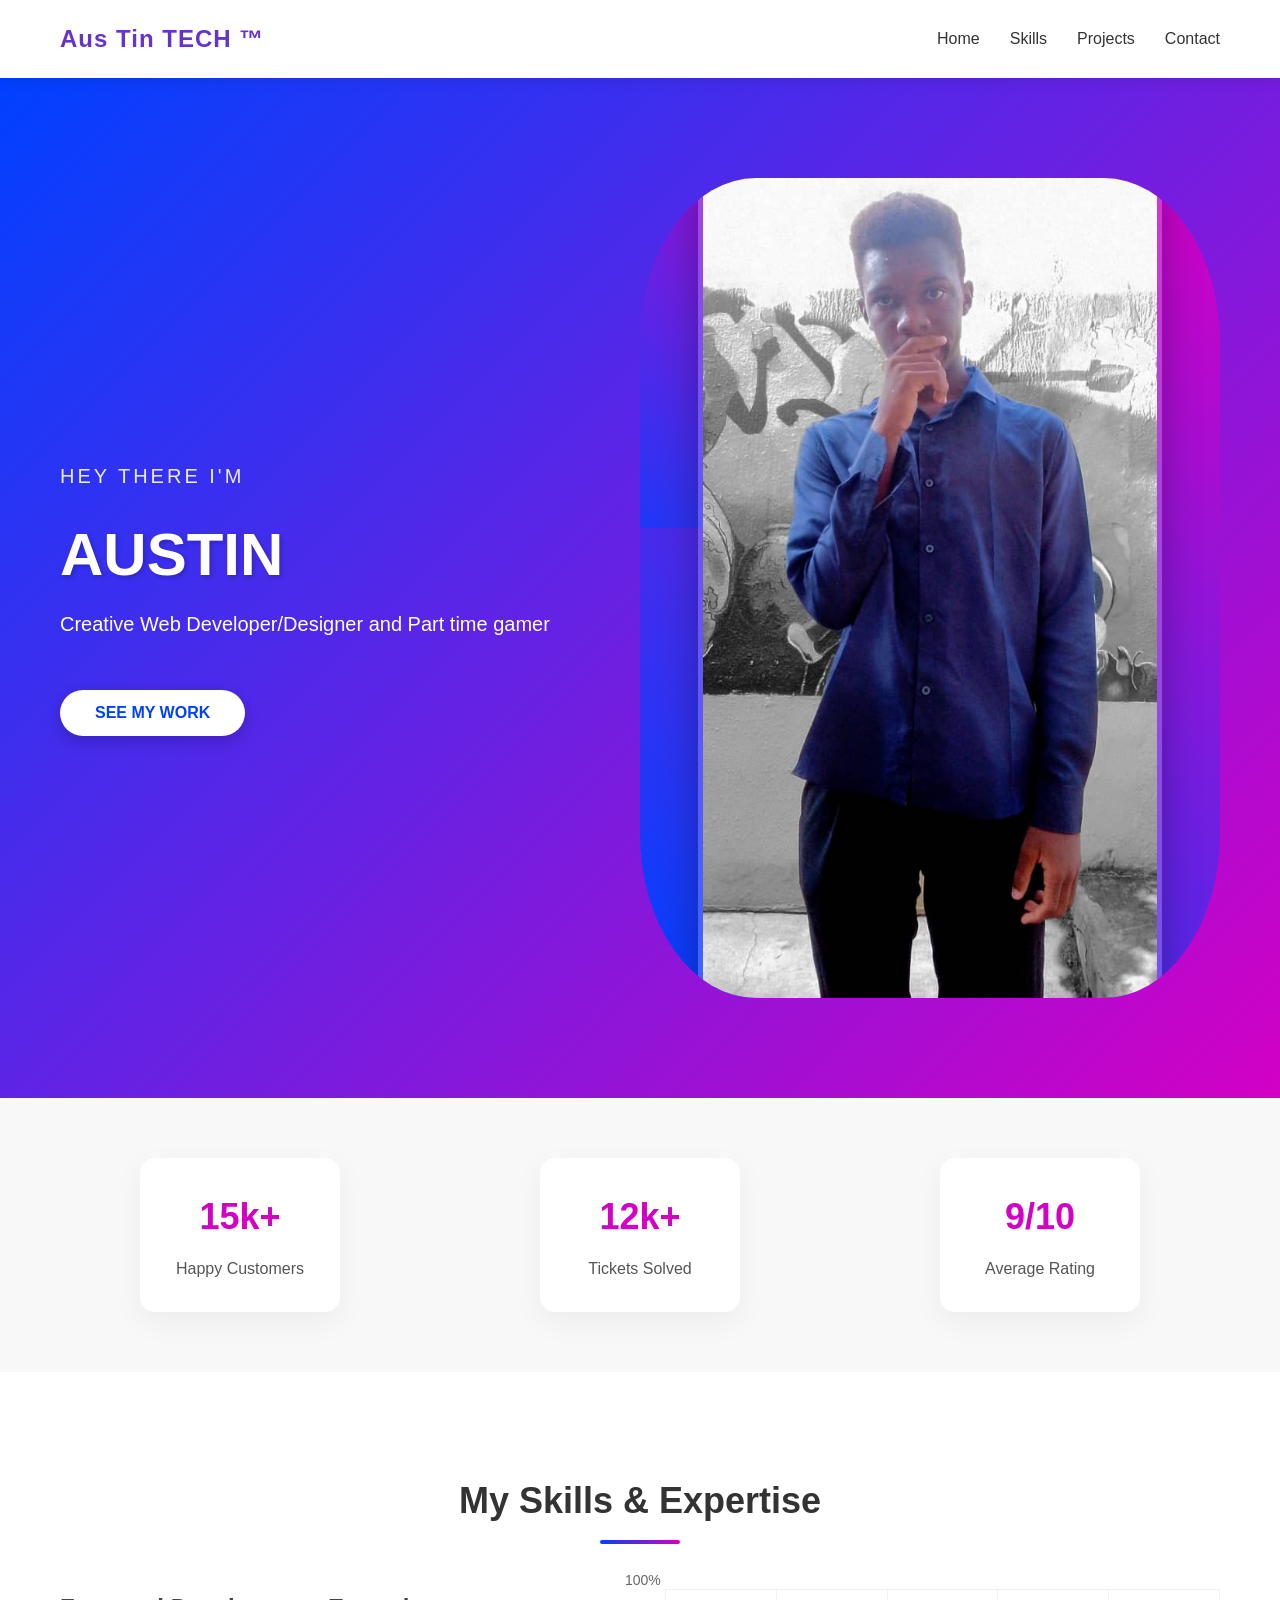
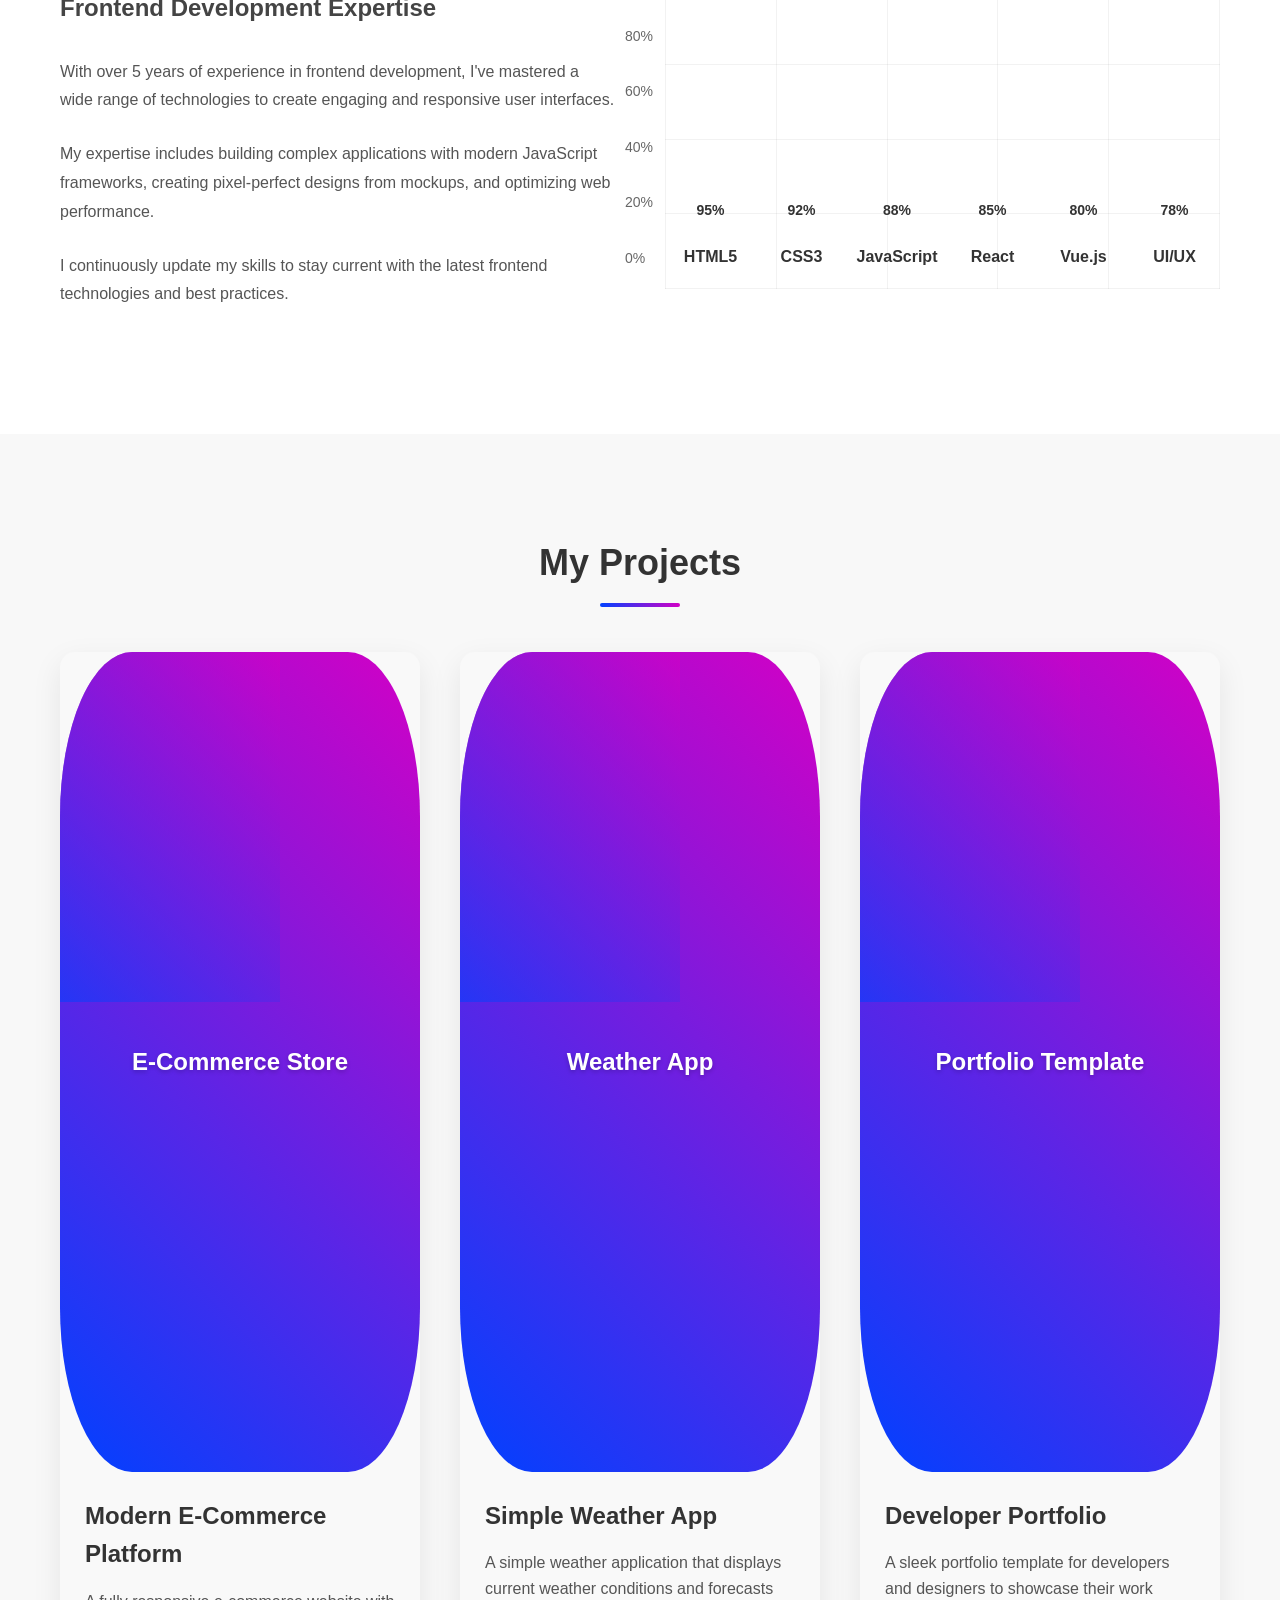
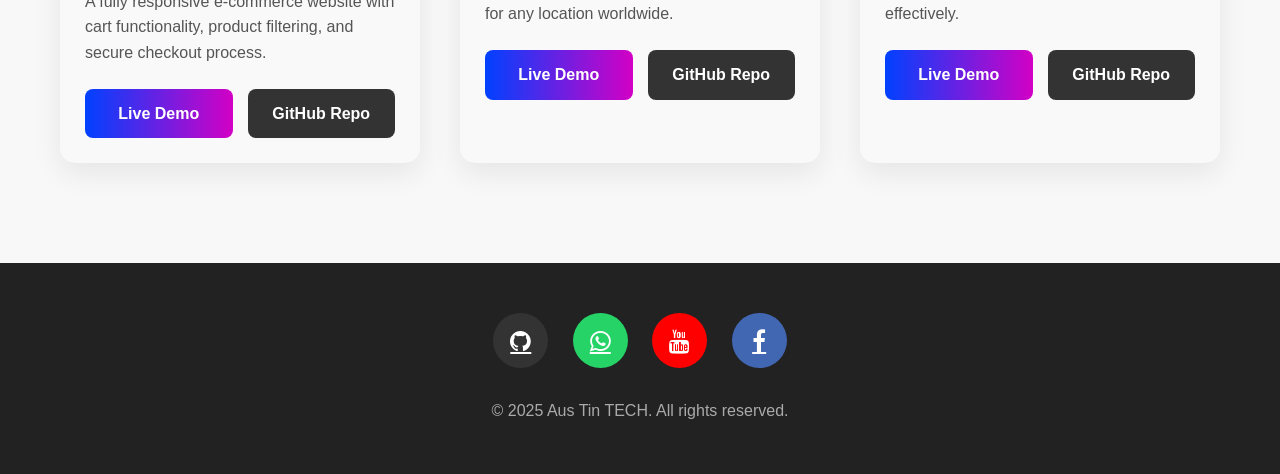
==== index.html @ 480ff14a "Update and rename in.html to index.html" ====
<!DOCTYPE html>
<html lang="en">
<head>
<meta charset="UTF-8" />
<meta name="viewport" content="width=device-width, initial-scale=1.0"/>
<title>AusTin TECH Portfolio</title>
<link rel="stylesheet" href="https://cdnjs.cloudflare.com/ajax/libs/font-awesome/4.7.0/css/font-awesome.min.css">
<style>
*{ margin: 0; padding: 0; box-sizing: border-box; font-family: 'Segoe UI', Tahoma, Geneva, Verdana, sans-serif; }

body { background: #fafafa; color: #222; line-height: 1.6; }

.navbar {
  display: flex; justify-content: space-between; align-items: center; 
  padding: 20px 60px; background: white; 
  box-shadow: 0 2px 15px rgba(0,0,0,0.1); 
  position: sticky; top: 0; z-index: 100;
}

.navbar .logo { 
  font-weight: bold; font-size: 24px; 
  color: #6633cc; 
  letter-spacing: 1px;
}

.navbar ul { display: flex; list-style: none; }

.navbar ul li a { 
  margin-left: 30px; text-decoration: none; 
  color: #333; font-size: 16px; 
  font-weight: 500; transition: all 0.3s;
  position: relative;
}

.navbar ul li a:hover {
  color: #6633cc;
}

.navbar ul li a::after {
  content: '';
  position: absolute;
  bottom: -5px;
  left: 0;
  width: 0;
  height: 2px;
  background: #6633cc;
  transition: width 0.3s;
}

.navbar ul li a:hover::after {
  width: 100%;
}

.hero {
  display: flex; align-items: center; 
  padding: 100px 60px; 
  background: linear-gradient(135deg, #0041ff, #d300c5); 
  color: white; 
  min-height: 80vh;
}

.hero-left { 
  flex: 1; 
  animation: fadeInLeft 1s ease-out;
}

@keyframes fadeInLeft {
  from { opacity: 0; transform: translateX(-50px); }
  to { opacity: 1; transform: translateX(0); }
}

.intro { 
  font-size: 18px; 
  text-transform: uppercase;
  letter-spacing: 3px;
  margin-bottom: 15px;
  opacity: 0.9;
}

.hero h1 {
  font-size: 60px;
  margin: 10px 0;
  line-height: 1.1;
  text-shadow: 2px 2px 4px rgba(0,0,0,0.2);
}

.hero p {
  font-size: 20px;
  max-width: 500px;
  margin: 20px 0 30px;
}

.btn {
  margin-top: 20px; 
  padding: 14px 35px; 
  background: #fff; 
  color: #0041ff; 
  border: none; 
  border-radius: 30px; 
  font-weight: bold;
  font-size: 16px;
  cursor: pointer;
  transition: all 0.3s;
  box-shadow: 0 5px 15px rgba(0,0,0,0.2);
  position: relative;
  overflow: hidden;
  z-index: 1;
}

.btn::before {
  content: '';
  position: absolute;
  top: 0;
  left: 0;
  width: 0;
  height: 100%;
  background: #d300c5;
  transition: width 0.5s;
  z-index: -1;
}

.btn:hover::before {
  width: 100%;
}

.btn:hover {
  color: white;
  transform: translateY(-3px);
  box-shadow: 0 8px 20px rgba(0,0,0,0.3);
}

.hero-right { 
  flex: 1; 
  text-align: center;
  animation: fadeInRight 1s ease-out;
}

@keyframes fadeInRight {
  from { opacity: 0; transform: translateX(50px); }
  to { opacity: 1; transform: translateX(0); }
}

.hero-right img { 
  max-width: 80%; 
  height: auto;
  border-radius: 20px;
  box-shadow: 0 20px 40px rgba(0,0,0,0.3);
  transition: all 0.4s;
  border: 5px solid rgba(255,255,255,0.2);
}

.hero-right img:hover {
  transform: scale(1.05) rotate(2deg);
  box-shadow: 0 25px 50px rgba(0,0,0,0.4);
}

.stats { 
  display: flex; 
  justify-content: space-around;
  padding: 60px 40px; 
  background: #f8f8f8; 
  text-align: center;
}

.card { 
  padding: 30px; 
  background: white;
  border-radius: 15px;
  box-shadow: 0 10px 30px rgba(0,0,0,0.05);
  transition: all 0.3s;
  min-width: 200px;
}

.card:hover {
  transform: translateY(-10px);
  box-shadow: 0 15px 40px rgba(0,0,0,0.1);
}

.card h2 { 
  font-size: 36px; 
  color: #d300c5; 
  margin-bottom: 10px;
}

.card p { 
  font-size: 16px; 
  color: #555;
  font-weight: 500;
}

/* New Skills Section */
.skills {
  padding: 100px 60px;
  background: #fff;
}

.section-title {
  text-align: center;
  font-size: 36px;
  margin-bottom: 60px;
  color: #333;
  position: relative;
}

.section-title::after {
  content: '';
  position: absolute;
  bottom: -15px;
  left: 50%;
  transform: translateX(-50%);
  width: 80px;
  height: 4px;
  background: linear-gradient(to right, #0041ff, #d300c5);
  border-radius: 2px;
}

.skills-container {
  display: flex;
  justify-content: space-between;
  max-width: 1200px;
  margin: 0 auto;
}

.skills-info {
  flex: 1;
  padding-right: 50px;
}

.skills-info h3 {
  font-size: 24px;
  margin-bottom: 30px;
  color: #444;
}

.skills-info p {
  color: #555;
  line-height: 1.8;
  margin-bottom: 25px;
}

.skills-chart {
  flex: 1;
}

.chart-container {
  display: flex;
  justify-content: space-between;
  align-items: flex-end;
  height: 300px;
  padding: 20px 0;
  position: relative;
}

/* Vertical grid lines for the chart */
.chart-grid {
  position: absolute;
  top: 0;
  left: 0;
  width: 100%;
  height: 100%;
  display: flex;
  justify-content: space-between;
  z-index: -1;
}

.chart-grid-line {
  height: 100%;
  width: 1px;
  background: rgba(0, 0, 0, 0.05);
}

/* Horizontal grid lines */
.chart-horizontal-grid {
  position: absolute;
  top: 0;
  left: 0;
  width: 100%;
  height: 100%;
  display: flex;
  flex-direction: column;
  justify-content: space-between;
  z-index: -1;
}

.chart-horizontal-line {
  width: 100%;
  height: 1px;
  background: rgba(0, 0, 0, 0.05);
}

.chart-bar {
  flex: 1;
  display: flex;
  flex-direction: column;
  align-items: center;
  position: relative;
  margin: 0 10px;
  max-width: 80px;
}

.bar-container {
  width: 40px;
  height: 100%;
  background: #f0f0f0;
  border-radius: 20px 20px 0 0;
  overflow: hidden;
  position: relative;
  box-shadow: 0 4px 10px rgba(0,0,0,0.05);
}

.bar-fill {
  position: absolute;
  bottom: 0;
  left: 0;
  width: 100%;
  height: 0; /* Will be set by JS */
  background: linear-gradient(to top, #0041ff, #d300c5);
  border-radius: 20px 20px 0 0;
  transition: height 1.5s ease-out;
}

.bar-label {
  position: absolute;
  top: -30px;
  left: 50%;
  transform: translateX(-50%);
  font-weight: bold;
  font-size: 14px;
  color: #333;
  white-space: nowrap;
}

.skill-name {
  margin-top: 15px;
  font-weight: 600;
  color: #333;
  text-align: center;
}

.chart-scale {
  position: absolute;
  left: -40px;
  height: 100%;
  display: flex;
  flex-direction: column;
  justify-content: space-between;
}

.scale-value {
  font-size: 14px;
  color: #666;
}

/* Projects Section */
.projects {
  padding: 100px 60px;
  background: #f8f8f8;
}

.project-container {
  display: grid;
  grid-template-columns: repeat(auto-fit, minmax(350px, 1fr));
  gap: 40px;
  margin-top: 40px;
}

.project-card {
  background: #f9f9f9;
  border-radius: 15px;
  overflow: hidden;
  box-shadow: 0 10px 30px rgba(0,0,0,0.08);
  transition: all 0.4s;
  position: relative;
}

.project-card:hover {
  transform: translateY(-10px);
  box-shadow: 0 15px 40px rgba(0,0,0,0.15);
}

.project-image {
  height: 820px;
  background: linear-gradient(45deg, #0041ff, #d300c5);
  display: flex;
  align-items: center;
  justify-content: center;
  color: white;
  font-size: 24px;
  font-weight: bold;
  position: relative;
  overflow: hidden;
  border-radius: 20%;
}

.project-image::before {
  content: '';
  position: absolute;
  top: 0;
  left: 0;
  width: 220px;
  height: 350px;
  background: linear-gradient(45deg, rgba(0,65,255,0.7), rgba(211,0,197,0.7));
  opacity: 0.8;
}

.project-image span {
  position: relative;
  z-index: 2;
  text-shadow: 0 2px 4px rgba(0,0,0,0.2);
}

.project-content {
  padding: 25px;
}

.project-content h3 {
  font-size: 24px;
  margin-bottom: 15px;
  color: #333;
}

.project-content p {
  color: #555;
  margin-bottom: 20px;
  min-height: 80px;
}

.project-links {
  display: flex;
  gap: 15px;
}

.project-link {
  flex: 1;
  text-align: center;
  padding: 12px 0;
  border-radius: 8px;
  text-decoration: none;
  font-weight: 600;
  transition: all 0.3s;
}

.github-link {
  background: #333;
  color: white;
}

.github-link:hover {
  background: #222;
  transform: translateY(-3px);
}

.live-link {
  background: linear-gradient(to right, #0041ff, #d300c5);
  color: white;
}

.live-link:hover {
  background: linear-gradient(to right, #0033cc, #b200a9);
  transform: translateY(-3px);
}

.footer {
  background: #222;
  color: #fff;
  padding: 50px 60px;
  text-align: center;
}

.fa{
  font-size: 24px;
  text-align: center;
  padding: 15px;
  margin: 0 10px;
  border-radius: 50%;
  width: 55px;
  height: 55px;
  display: inline-flex;
  align-items: center;
  justify-content: center;
  transition: all 0.3s;
}

.fa:hover {
  transform: translateY(-5px);
}

.fa-github{
  background-color: #333;
  color: white;
}

.fa-whatsapp {
  background-color: #25D366;
  color: white;
}

.fa-youtube {
  background-color: #FF0000;
  color: white;
}

.fa-facebook {
  background-color: #4267B2;
  color: white;
}

.footer p {
  margin-top: 30px;
  color: #aaa;
  font-size: 16px;
}

/* Responsive Design */
@media (max-width: 900px) {
  .hero {
    flex-direction: column;
    text-align: center;
    padding: 60px 30px;
  }
  
  .hero-left, .hero-right {
    width: 100%;
  }
  
  .hero p {
    max-width: 100%;
  }
  
  .navbar {
    padding: 15px 30px;
    flex-direction: column;
  }
  
  .navbar ul {
    margin-top: 20px;
  }
  
  .stats {
    flex-direction: column;
    gap: 20px;
    align-items: center;
  }
  
  .card {
    width: 80%;
  }
  
  .skills-container {
    flex-direction: column;
  }
  
  .skills-info {
    padding-right: 0;
    margin-bottom: 50px;
  }
}

@media (max-width: 600px) {
  .navbar ul {
    flex-direction: column;
    gap: 10px;
  }
  
  .navbar ul li a {
    margin-left: 0;
  }
  
  .hero h1 {
    font-size: 40px;
  }
  
  .project-container {
    grid-template-columns: 1fr;
  }
  
  .card {
    width: 100%;
  }
  
  .chart-bar {
    margin: 0 5px;
    max-width: 60px;
  }
  
  .bar-container {
    width: 30px;
  }
}

/* Animation for sections when scrolled to */
@keyframes fadeInUp {
  from {
    opacity: 0;
    transform: translateY(30px);
  }
  to {
    opacity: 1;
    transform: translateY(0);
  }
}

.projects, .skills {
  opacity: 0;
  transform: translateY(30px);
  transition: opacity 0.6s ease-out, transform 0.6s ease-out;
}

.projects.visible, .skills.visible {
  opacity: 1;
  transform: translateY(0);
}
</style>
</head>
<body>
<header class="navbar">
  <div class="logo">Aus Tin TECH ™</div>
  <nav>
    <ul>
      <li><a href="#">Home</a></li>
      <li><a href="#skills">Skills</a></li>
      <li><a href="#projects">Projects</a></li>
      <li><a href="Contact">Contact</a></li>
    </ul>
  </nav>
</header>

<!-- Hero Section -->
<section class="hero">
  <div class="hero-left">
    <p class="intro">HEY THERE I'M</p>
    <h1>AUSTIN</h1>
    <p>Creative Web Developer/Designer and Part time gamer</p>
    <button class="btn" onclick="scrollToProjects()">SEE MY WORK</button>
  </div>
  <div class="hero-right">
    <div class="project-image">
      <span><img src="jj.jpg" alt="my image"></span>
    </div>
  </div>
</section>

<!-- Stats Section -->
<section class="stats">
  <div class="card"> <h2>15k+</h2><p>Happy Customers</p></div>
  <div class="card"> <h2>12k+</h2><p>Tickets Solved</p></div>
  <div class="card"> <h2>9/10</h2><p>Average Rating</p></div>
</section>

<!-- New Skills Section -->
<section id="skills" class="skills">
  <h2 class="section-title">My Skills & Expertise</h2>
  <div class="skills-container">
    <div class="skills-info">
      <h3>Frontend Development Expertise</h3>
      <p>With over 5 years of experience in frontend development, I've mastered a wide range of technologies to create engaging and responsive user interfaces.</p>
      <p>My expertise includes building complex applications with modern JavaScript frameworks, creating pixel-perfect designs from mockups, and optimizing web performance.</p>
      <p>I continuously update my skills to stay current with the latest frontend technologies and best practices.</p>
    </div>
    <div class="skills-chart">
      <div class="chart-container">
        <div class="chart-grid">
          <div class="chart-grid-line"></div>
          <div class="chart-grid-line"></div>
          <div class="chart-grid-line"></div>
          <div class="chart-grid-line"></div>
          <div class="chart-grid-line"></div>
          <div class="chart-grid-line"></div>
        </div>
        <div class="chart-horizontal-grid">
          <div class="chart-horizontal-line"></div>
          <div class="chart-horizontal-line"></div>
          <div class="chart-horizontal-line"></div>
          <div class="chart-horizontal-line"></div>
          <div class="chart-horizontal-line"></div>
        </div>
        <div class="chart-scale">
          <div class="scale-value">100%</div>
          <div class="scale-value">80%</div>
          <div class="scale-value">60%</div>
          <div class="scale-value">40%</div>
          <div class="scale-value">20%</div>
          <div class="scale-value">0%</div>
        </div>
        
        <div class="chart-bar">
          <div class="bar-label">95%</div>
          <div class="bar-container">
            <div class="bar-fill" data-level="95"></div>
          </div>
          <div class="skill-name">HTML5</div>
        </div>
        
        <div class="chart-bar">
          <div class="bar-label">92%</div>
          <div class="bar-container">
            <div class="bar-fill" data-level="92"></div>
          </div>
          <div class="skill-name">CSS3</div>
        </div>
        
        <div class="chart-bar">
          <div class="bar-label">88%</div>
          <div class="bar-container">
            <div class="bar-fill" data-level="88"></div>
          </div>
          <div class="skill-name">JavaScript</div>
        </div>
        
        <div class="chart-bar">
          <div class="bar-label">85%</div>
          <div class="bar-container">
            <div class="bar-fill" data-level="85"></div>
          </div>
          <div class="skill-name">React</div>
        </div>
        
        <div class="chart-bar">
          <div class="bar-label">80%</div>
          <div class="bar-container">
            <div class="bar-fill" data-level="80"></div>
          </div>
          <div class="skill-name">Vue.js</div>
        </div>
        
        <div class="chart-bar">
          <div class="bar-label">78%</div>
          <div class="bar-container">
            <div class="bar-fill" data-level="78"></div>
          </div>
          <div class="skill-name">UI/UX</div>
        </div>
      </div>
    </div>
  </div>
</section>

<!-- Projects Section -->
<section id="projects" class="projects">
  <h2 class="section-title">My Projects</h2>
  <div class="project-container">
    <div class="project-card">
      <div class="project-image"><span>E-Commerce Store</span></div>
      <div class="project-content">
        <h3>Modern E-Commerce Platform</h3>
        <p>A fully responsive e-commerce website with cart functionality, product filtering, and secure checkout process.</p>
        <div class="project-links">
          <a href="#" class="project-link live-link">Live Demo</a>
          <a href="#" class="project-link github-link">GitHub Repo</a>
        </div>
      </div>
    </div>
    
    <div class="project-card">
      <div class="project-image"><span>Weather App</span></div>
      <div class="project-content">
        <h3>Simple Weather App</h3>
        <p>A simple weather application that displays current weather conditions and forecasts for any location worldwide.</p>
        <div class="project-links">
          <a href="https://austinweather-app.netlify.app/" class="project-link live-link">Live Demo</a>
          <a href="https://github.com/Austin-tec/Weather.git" class="project-link github-link">GitHub Repo</a>
        </div>
      </div>
    </div>
    
    <div class="project-card">
      <div class="project-image"><span>Portfolio Template</span></div>
      <div class="project-content">
        <h3>Developer Portfolio</h3>
        <p>A sleek portfolio template for developers and designers to showcase their work effectively.</p>
        <div class="project-links">
          <a href="#" class="project-link live-link">Live Demo</a>
          <a href="#" class="project-link github-link">GitHub Repo</a>
        </div>
      </div>
    </div>
  </div>
</section>

<footer class="footer">
  <div>
    <a href="https://github.com/Austin-tec/ME.git" class="fa fa-github"></a>
    <a href="https://wa.me/2349048967115" class="fa fa-whatsapp"></a>
    <a href="#" class="fa fa-youtube"></a>
    <a href="#" class="fa fa-facebook"></a>
  </div>
  <p>&copy; 2025 Aus Tin TECH. All rights reserved.</p>
</footer>

<script>
// Animate skill bars when section comes into view
function animateSkillBars() {
  const bars = document.querySelectorAll('.bar-fill');
  bars.forEach(bar => {
    const level = bar.getAttribute('data-level');
    bar.style.height = level + '%';
  });
}

// Scroll to projects function
function scrollToProjects() {
  const projectsSection = document.getElementById('projects');
  projectsSection.scrollIntoView({ behavior: 'smooth' });
  
  // Add animation class when scrolled to
  setTimeout(() => {
    projectsSection.classList.add('visible');
  }, 300);
}

// Add intersection observers
document.addEventListener('DOMContentLoaded', function() {
  const projectsSection = document.getElementById('projects');
  const skillsSection = document.getElementById('skills');
  
  const observer = new IntersectionObserver((entries) => {
    entries.forEach(entry => {
      if (entry.isIntersecting) {
        entry.target.classList.add('visible');
        
        // If it's the skills section, animate the bars
        if (entry.target.id === 'skills') {
          animateSkillBars();
        }
      }
    });
  }, { threshold: 0.1 });
  
  observer.observe(projectsSection);
  observer.observe(skillsSection);
  
  // Initialize the chart bars at 0% height
  const bars = document.querySelectorAll('.bar-fill');
  bars.forEach(bar => {
    bar.style.height = '0%';
  });
});
</script>
</body>
</html>
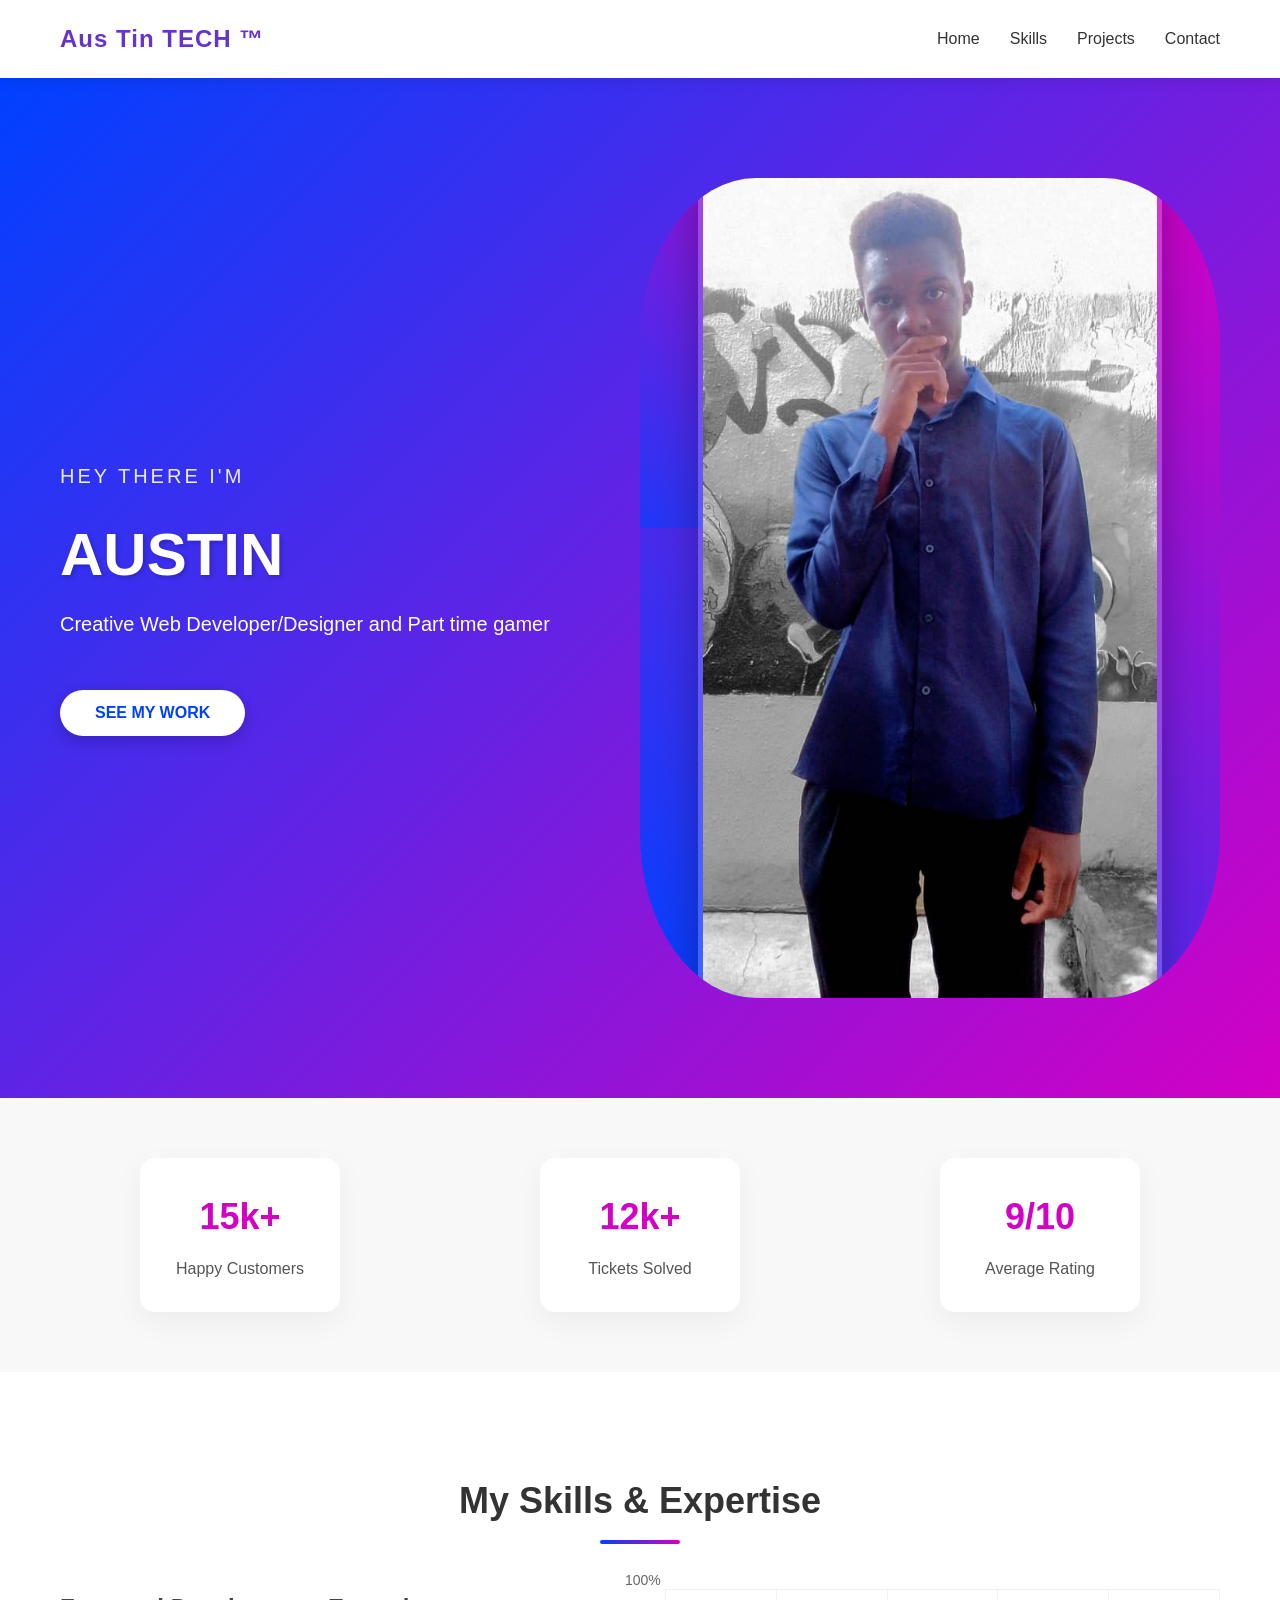
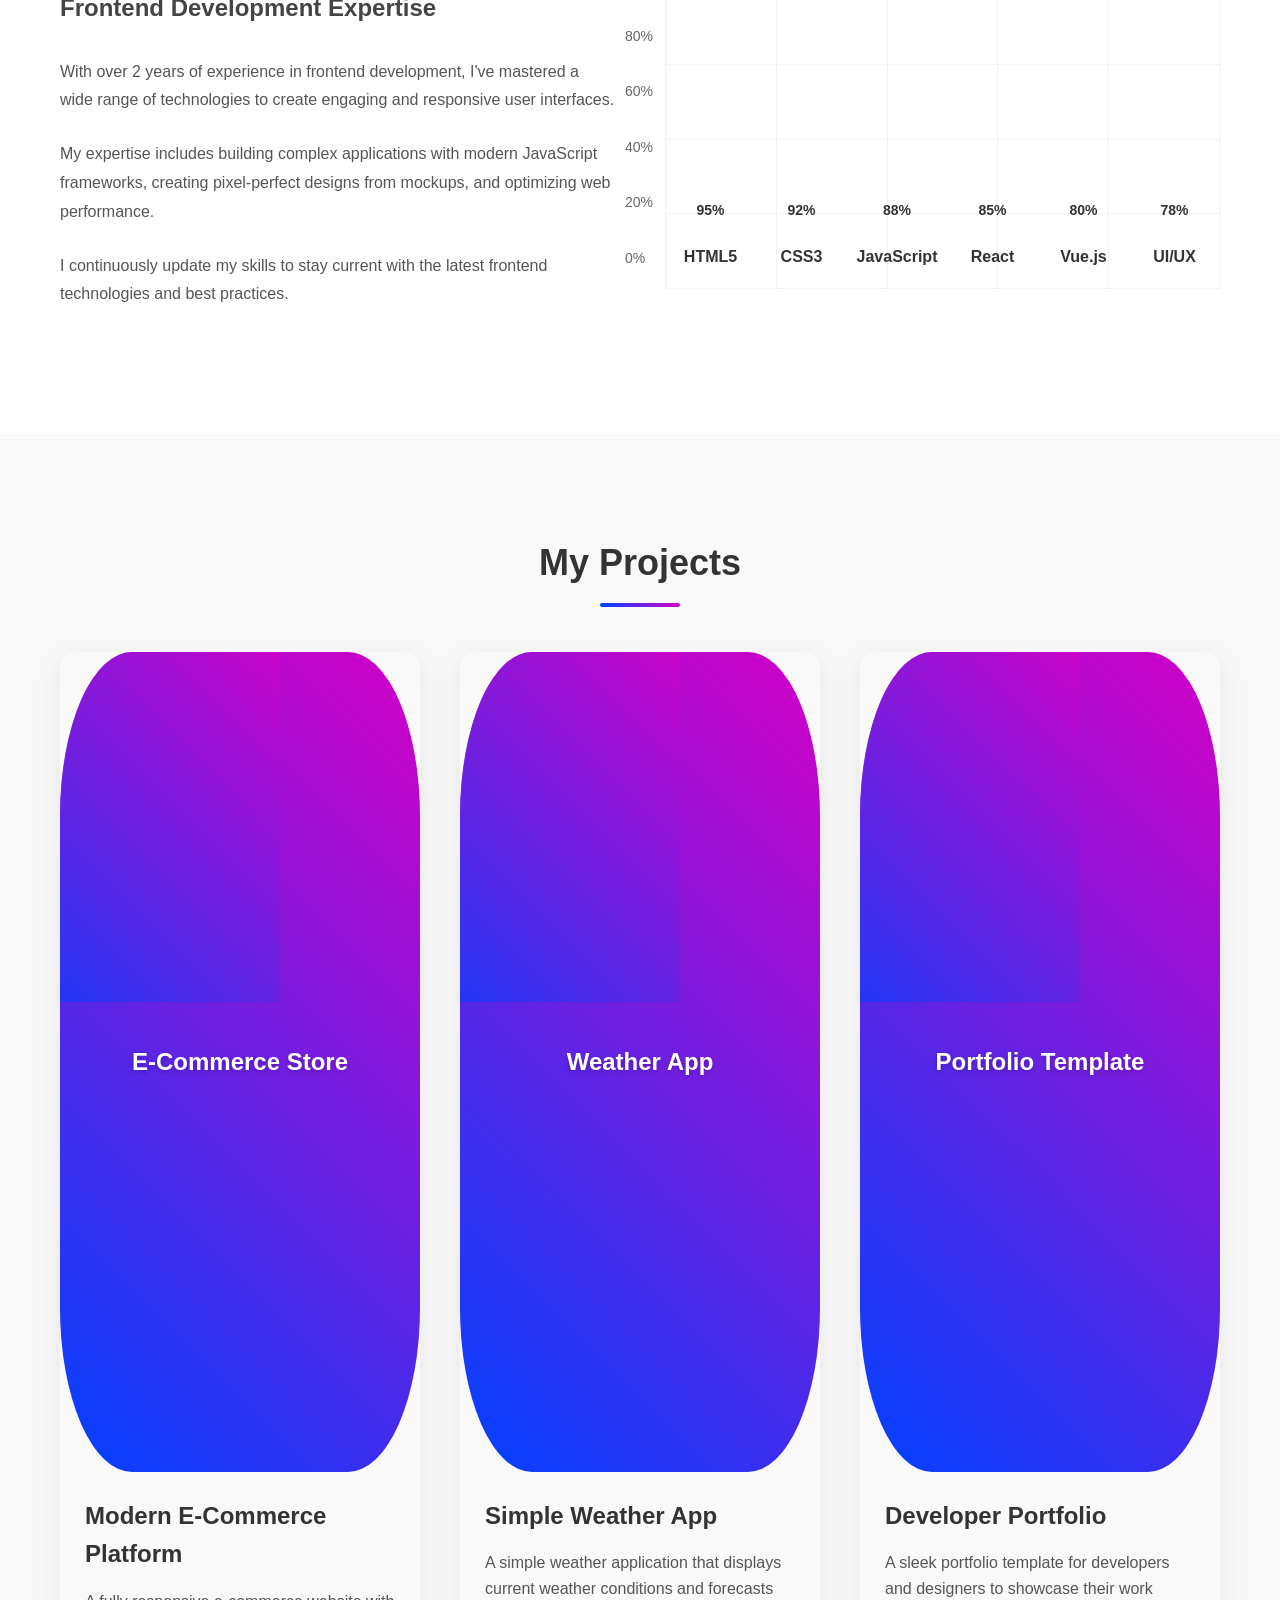
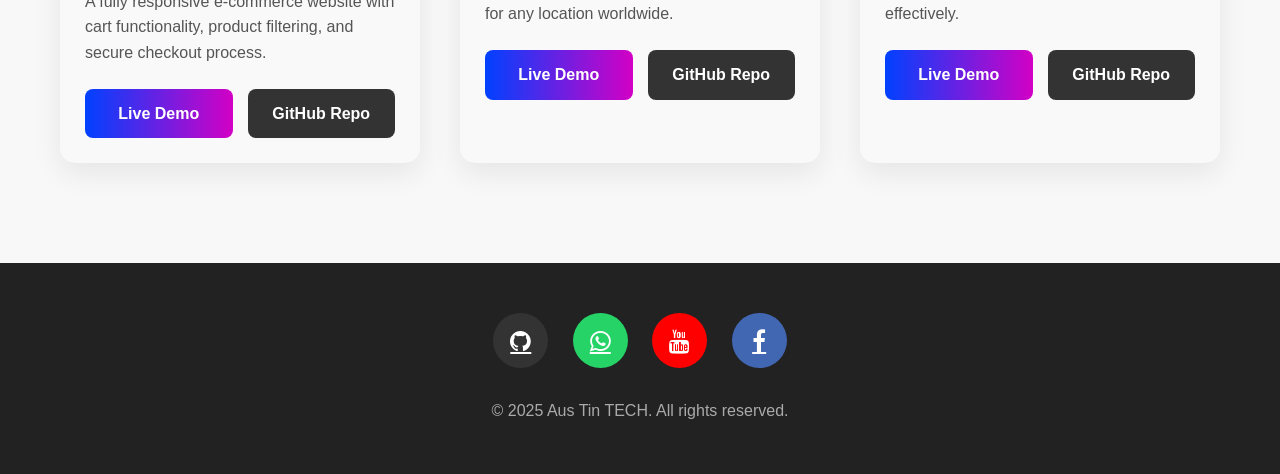
==== commit 03f867fd: "Update index.html" ====
--- a/index.html
+++ b/index.html
@@ -630,7 +630,7 @@
   <div class="hero-left">
     <p class="intro">HEY THERE I'M</p>
     <h1>AUSTIN</h1>
-    <p>Creative Web Developer/Designer and Part time gamer</p>
+    <p>Creative Web Developer/Designer and Part time  gamer</p>
     <button class="btn" onclick="scrollToProjects()">SEE MY WORK</button>
   </div>
   <div class="hero-right">
@@ -653,7 +653,7 @@
   <div class="skills-container">
     <div class="skills-info">
       <h3>Frontend Development Expertise</h3>
-      <p>With over 5 years of experience in frontend development, I've mastered a wide range of technologies to create engaging and responsive user interfaces.</p>
+      <p>With over 2 years of experience in frontend development, I've mastered a wide range of technologies to create engaging and responsive user interfaces.</p>
       <p>My expertise includes building complex applications with modern JavaScript frameworks, creating pixel-perfect designs from mockups, and optimizing web performance.</p>
       <p>I continuously update my skills to stay current with the latest frontend technologies and best practices.</p>
     </div>
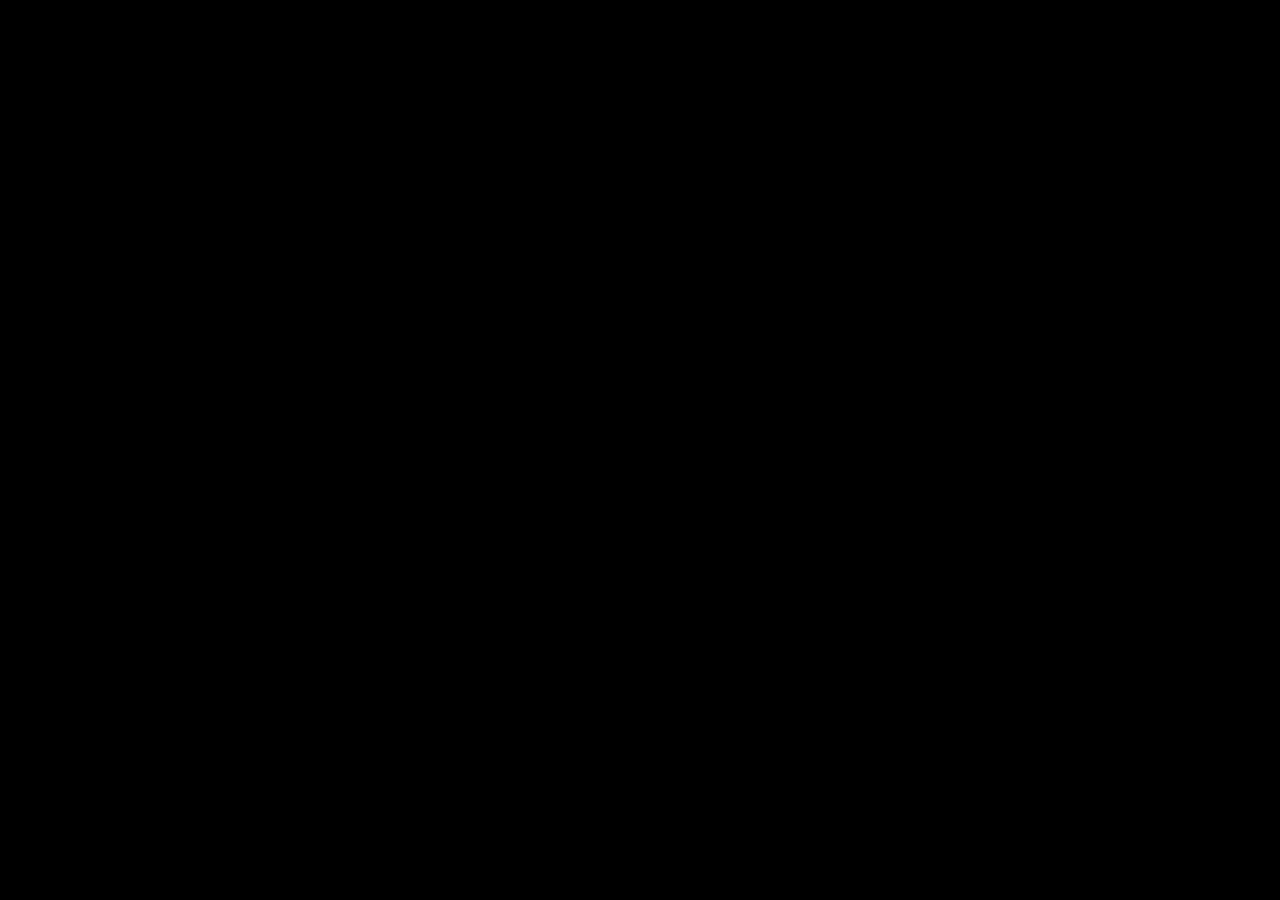
==== commit 840afebd: "Add files via upload" ====
--- a/index.html
+++ b/index.html
@@ -1,840 +1,167 @@
 <!DOCTYPE html>
 <html lang="en">
 <head>
-<meta charset="UTF-8" />
-<meta name="viewport" content="width=device-width, initial-scale=1.0"/>
-<title>AusTin TECH Portfolio</title>
-<link rel="stylesheet" href="https://cdnjs.cloudflare.com/ajax/libs/font-awesome/4.7.0/css/font-awesome.min.css">
-<style>
-*{ margin: 0; padding: 0; box-sizing: border-box; font-family: 'Segoe UI', Tahoma, Geneva, Verdana, sans-serif; }
+  <meta charset="UTF-8">
+  <meta name="viewport" content="width=device-width, initial-scale=1.0">
+  <title>Loading...</title>
+  <style>
+    /* From Uiverse.io by david-mohseni */ 
+    body {
+      display: flex;
+      justify-content: center;
+      align-items: center;
+      height: 100vh;
+      margin: 0;
+      background-color: black; /* Optional background color */
+    }
 
-body { background: #fafafa; color: #222; line-height: 1.6; }
+    .loader {
+      position: relative;
+      width: 54px;
+      height: 54px;
+      border-radius: 10px;
+    }
 
-.navbar {
-  display: flex; justify-content: space-between; align-items: center; 
-  padding: 20px 60px; background: white; 
-  box-shadow: 0 2px 15px rgba(0,0,0,0.1); 
-  position: sticky; top: 0; z-index: 100;
-}
+    .loader div {
+      width: 8%;
+      height: 24%;
+      background: rgb(255, 0, 0);
+      position: absolute;
+      left: 50%;
+      top: 30%;
+      opacity: 0;
+      border-radius: 50px;
+      box-shadow: 0 0 3px rgba(0, 0, 0, 0.2);
+      animation: fade458 1s linear infinite;
+    }
 
-.navbar .logo { 
-  font-weight: bold; font-size: 24px; 
-  color: #6633cc; 
-  letter-spacing: 1px;
-}
+    @keyframes fade458 {
+      from {
+        opacity: 1;
+      }
 
-.navbar ul { display: flex; list-style: none; }
+      to {
+        opacity: 0.25;
+      }
+    }
 
-.navbar ul li a { 
-  margin-left: 30px; text-decoration: none; 
-  color: #333; font-size: 16px; 
-  font-weight: 500; transition: all 0.3s;
-  position: relative;
-}
+    .loader .bar1 {
+      transform: rotate(0deg) translate(0, -130%);
+      animation-delay: 0s;
+    }
 
-.navbar ul li a:hover {
-  color: #6633cc;
-}
+    .loader .bar2 {
+      transform: rotate(30deg) translate(0, -130%);
+      animation-delay: -1.1s;
+    }
 
-.navbar ul li a::after {
-  content: '';
-  position: absolute;
-  bottom: -5px;
-  left: 0;
-  width: 0;
-  height: 2px;
-  background: #6633cc;
-  transition: width 0.3s;
-}
+    .loader .bar3 {
+      transform: rotate(60deg) translate(0, -130%);
+      animation-delay: -1s;
+    }
 
-.navbar ul li a:hover::after {
-  width: 100%;
-}
+    .loader .bar4 {
+      transform: rotate(90deg) translate(0, -130%);
+      animation-delay: -0.9s;
+    }
 
-.hero {
-  display: flex; align-items: center; 
-  padding: 100px 60px; 
-  background: linear-gradient(135deg, #0041ff, #d300c5); 
-  color: white; 
-  min-height: 80vh;
-}
+    .loader .bar5 {
+      transform: rotate(120deg) translate(0, -130%);
+      animation-delay: -0.8s;
+    }
 
-.hero-left { 
-  flex: 1; 
-  animation: fadeInLeft 1s ease-out;
-}
+    .loader .bar6 {
+      transform: rotate(150deg) translate(0, -130%);
+      animation-delay: -0.7s;
+    }
 
-@keyframes fadeInLeft {
-  from { opacity: 0; transform: translateX(-50px); }
-  to { opacity: 1; transform: translateX(0); }
-}
+    .loader .bar7 {
+      transform: rotate(180deg) translate(0, -130%);
+      animation-delay: -0.6s;
+    }
 
-.intro { 
-  font-size: 18px; 
-  text-transform: uppercase;
-  letter-spacing: 3px;
-  margin-bottom: 15px;
-  opacity: 0.9;
-}
+    .loader .bar8 {
+      transform: rotate(210deg) translate(0, -130%);
+      animation-delay: -0.5s;
+    }
 
-.hero h1 {
-  font-size: 60px;
-  margin: 10px 0;
-  line-height: 1.1;
-  text-shadow: 2px 2px 4px rgba(0,0,0,0.2);
-}
+    .loader .bar9 {
+      transform: rotate(240deg) translate(0, -130%);
+      animation-delay: -0.4s;
+    }
 
-.hero p {
-  font-size: 20px;
-  max-width: 500px;
-  margin: 20px 0 30px;
-}
+    .loader .bar10 {
+      transform: rotate(270deg) translate(0, -130%);
+      animation-delay: -0.3s;
+    }
 
-.btn {
-  margin-top: 20px; 
-  padding: 14px 35px; 
-  background: #fff; 
-  color: #0041ff; 
-  border: none; 
-  border-radius: 30px; 
-  font-weight: bold;
-  font-size: 16px;
-  cursor: pointer;
-  transition: all 0.3s;
-  box-shadow: 0 5px 15px rgba(0,0,0,0.2);
-  position: relative;
-  overflow: hidden;
-  z-index: 1;
-}
+    .loader .bar11 {
+      transform: rotate(300deg) translate(0, -130%);
+      animation-delay: -0.2s;
+    }
 
-.btn::before {
-  content: '';
-  position: absolute;
-  top: 0;
-  left: 0;
-  width: 0;
-  height: 100%;
-  background: #d300c5;
-  transition: width 0.5s;
-  z-index: -1;
-}
+    .loader .bar12 {
+      transform: rotate(330deg) translate(0, -130%);
+      animation-delay: -0.1s;
+    }
 
-.btn:hover::before {
-  width: 100%;
-}
+    /* Animation for sections when scrolled to */
+    @keyframes fadeInUp {
+      from {
+        opacity: 0;
+        transform: translateY(30px);
+      }
+      to {
+        opacity: 1;
+        transform: translateY(0);
+      }
+    }
 
-.btn:hover {
-  color: white;
-  transform: translateY(-3px);
-  box-shadow: 0 8px 20px rgba(0,0,0,0.3);
-}
+    .projects, .skills {
+      opacity: 0;
+      transform: translateY(30px);
+      transition: opacity 0.6s ease-out, transform 0.6s ease-out;
+    }
 
-.hero-right { 
-  flex: 1; 
-  text-align: center;
-  animation: fadeInRight 1s ease-out;
-}
+    .projects.visible, .skills.visible {
+      opacity: 1;
+      transform: translateY(0);
+    }
 
-@keyframes fadeInRight {
-  from { opacity: 0; transform: translateX(50px); }
-  to { opacity: 1; transform: translateX(0); }
-}
-
-.hero-right img { 
-  max-width: 80%; 
-  height: auto;
-  border-radius: 20px;
-  box-shadow: 0 20px 40px rgba(0,0,0,0.3);
-  transition: all 0.4s;
-  border: 5px solid rgba(255,255,255,0.2);
-}
-
-.hero-right img:hover {
-  transform: scale(1.05) rotate(2deg);
-  box-shadow: 0 25px 50px rgba(0,0,0,0.4);
-}
-
-.stats { 
-  display: flex; 
-  justify-content: space-around;
-  padding: 60px 40px; 
-  background: #f8f8f8; 
-  text-align: center;
-}
-
-.card { 
-  padding: 30px; 
-  background: white;
-  border-radius: 15px;
-  box-shadow: 0 10px 30px rgba(0,0,0,0.05);
-  transition: all 0.3s;
-  min-width: 200px;
-}
-
-.card:hover {
-  transform: translateY(-10px);
-  box-shadow: 0 15px 40px rgba(0,0,0,0.1);
-}
-
-.card h2 { 
-  font-size: 36px; 
-  color: #d300c5; 
-  margin-bottom: 10px;
-}
-
-.card p { 
-  font-size: 16px; 
-  color: #555;
-  font-weight: 500;
-}
-
-/* New Skills Section */
-.skills {
-  padding: 100px 60px;
-  background: #fff;
-}
-
-.section-title {
-  text-align: center;
-  font-size: 36px;
-  margin-bottom: 60px;
-  color: #333;
-  position: relative;
-}
-
-.section-title::after {
-  content: '';
-  position: absolute;
-  bottom: -15px;
-  left: 50%;
-  transform: translateX(-50%);
-  width: 80px;
-  height: 4px;
-  background: linear-gradient(to right, #0041ff, #d300c5);
-  border-radius: 2px;
-}
-
-.skills-container {
-  display: flex;
-  justify-content: space-between;
-  max-width: 1200px;
-  margin: 0 auto;
-}
-
-.skills-info {
-  flex: 1;
-  padding-right: 50px;
-}
-
-.skills-info h3 {
-  font-size: 24px;
-  margin-bottom: 30px;
-  color: #444;
-}
-
-.skills-info p {
-  color: #555;
-  line-height: 1.8;
-  margin-bottom: 25px;
-}
-
-.skills-chart {
-  flex: 1;
-}
-
-.chart-container {
-  display: flex;
-  justify-content: space-between;
-  align-items: flex-end;
-  height: 300px;
-  padding: 20px 0;
-  position: relative;
-}
-
-/* Vertical grid lines for the chart */
-.chart-grid {
-  position: absolute;
-  top: 0;
-  left: 0;
-  width: 100%;
-  height: 100%;
-  display: flex;
-  justify-content: space-between;
-  z-index: -1;
-}
-
-.chart-grid-line {
-  height: 100%;
-  width: 1px;
-  background: rgba(0, 0, 0, 0.05);
-}
-
-/* Horizontal grid lines */
-.chart-horizontal-grid {
-  position: absolute;
-  top: 0;
-  left: 0;
-  width: 100%;
-  height: 100%;
-  display: flex;
-  flex-direction: column;
-  justify-content: space-between;
-  z-index: -1;
-}
-
-.chart-horizontal-line {
-  width: 100%;
-  height: 1px;
-  background: rgba(0, 0, 0, 0.05);
-}
-
-.chart-bar {
-  flex: 1;
-  display: flex;
-  flex-direction: column;
-  align-items: center;
-  position: relative;
-  margin: 0 10px;
-  max-width: 80px;
-}
-
-.bar-container {
-  width: 40px;
-  height: 100%;
-  background: #f0f0f0;
-  border-radius: 20px 20px 0 0;
-  overflow: hidden;
-  position: relative;
-  box-shadow: 0 4px 10px rgba(0,0,0,0.05);
-}
-
-.bar-fill {
-  position: absolute;
-  bottom: 0;
-  left: 0;
-  width: 100%;
-  height: 0; /* Will be set by JS */
-  background: linear-gradient(to top, #0041ff, #d300c5);
-  border-radius: 20px 20px 0 0;
-  transition: height 1.5s ease-out;
-}
-
-.bar-label {
-  position: absolute;
-  top: -30px;
-  left: 50%;
-  transform: translateX(-50%);
-  font-weight: bold;
-  font-size: 14px;
-  color: #333;
-  white-space: nowrap;
-}
-
-.skill-name {
-  margin-top: 15px;
-  font-weight: 600;
-  color: #333;
-  text-align: center;
-}
-
-.chart-scale {
-  position: absolute;
-  left: -40px;
-  height: 100%;
-  display: flex;
-  flex-direction: column;
-  justify-content: space-between;
-}
-
-.scale-value {
-  font-size: 14px;
-  color: #666;
-}
-
-/* Projects Section */
-.projects {
-  padding: 100px 60px;
-  background: #f8f8f8;
-}
-
-.project-container {
-  display: grid;
-  grid-template-columns: repeat(auto-fit, minmax(350px, 1fr));
-  gap: 40px;
-  margin-top: 40px;
-}
-
-.project-card {
-  background: #f9f9f9;
-  border-radius: 15px;
-  overflow: hidden;
-  box-shadow: 0 10px 30px rgba(0,0,0,0.08);
-  transition: all 0.4s;
-  position: relative;
-}
-
-.project-card:hover {
-  transform: translateY(-10px);
-  box-shadow: 0 15px 40px rgba(0,0,0,0.15);
-}
-
-.project-image {
-  height: 820px;
-  background: linear-gradient(45deg, #0041ff, #d300c5);
-  display: flex;
-  align-items: center;
-  justify-content: center;
-  color: white;
-  font-size: 24px;
-  font-weight: bold;
-  position: relative;
-  overflow: hidden;
-  border-radius: 20%;
-}
-
-.project-image::before {
-  content: '';
-  position: absolute;
-  top: 0;
-  left: 0;
-  width: 220px;
-  height: 350px;
-  background: linear-gradient(45deg, rgba(0,65,255,0.7), rgba(211,0,197,0.7));
-  opacity: 0.8;
-}
-
-.project-image span {
-  position: relative;
-  z-index: 2;
-  text-shadow: 0 2px 4px rgba(0,0,0,0.2);
-}
-
-.project-content {
-  padding: 25px;
-}
-
-.project-content h3 {
-  font-size: 24px;
-  margin-bottom: 15px;
-  color: #333;
-}
-
-.project-content p {
-  color: #555;
-  margin-bottom: 20px;
-  min-height: 80px;
-}
-
-.project-links {
-  display: flex;
-  gap: 15px;
-}
-
-.project-link {
-  flex: 1;
-  text-align: center;
-  padding: 12px 0;
-  border-radius: 8px;
-  text-decoration: none;
-  font-weight: 600;
-  transition: all 0.3s;
-}
-
-.github-link {
-  background: #333;
-  color: white;
-}
-
-.github-link:hover {
-  background: #222;
-  transform: translateY(-3px);
-}
-
-.live-link {
-  background: linear-gradient(to right, #0041ff, #d300c5);
-  color: white;
-}
-
-.live-link:hover {
-  background: linear-gradient(to right, #0033cc, #b200a9);
-  transform: translateY(-3px);
-}
-
-.footer {
-  background: #222;
-  color: #fff;
-  padding: 50px 60px;
-  text-align: center;
-}
-
-.fa{
-  font-size: 24px;
-  text-align: center;
-  padding: 15px;
-  margin: 0 10px;
-  border-radius: 50%;
-  width: 55px;
-  height: 55px;
-  display: inline-flex;
-  align-items: center;
-  justify-content: center;
-  transition: all 0.3s;
-}
-
-.fa:hover {
-  transform: translateY(-5px);
-}
-
-.fa-github{
-  background-color: #333;
-  color: white;
-}
-
-.fa-whatsapp {
-  background-color: #25D366;
-  color: white;
-}
-
-.fa-youtube {
-  background-color: #FF0000;
-  color: white;
-}
-
-.fa-facebook {
-  background-color: #4267B2;
-  color: white;
-}
-
-.footer p {
-  margin-top: 30px;
-  color: #aaa;
-  font-size: 16px;
-}
-
-/* Responsive Design */
-@media (max-width: 900px) {
-  .hero {
-    flex-direction: column;
-    text-align: center;
-    padding: 60px 30px;
-  }
-  
-  .hero-left, .hero-right {
-    width: 100%;
-  }
-  
-  .hero p {
-    max-width: 100%;
-  }
-  
-  .navbar {
-    padding: 15px 30px;
-    flex-direction: column;
-  }
-  
-  .navbar ul {
-    margin-top: 20px;
-  }
-  
-  .stats {
-    flex-direction: column;
-    gap: 20px;
-    align-items: center;
-  }
-  
-  .card {
-    width: 80%;
-  }
-  
-  .skills-container {
-    flex-direction: column;
-  }
-  
-  .skills-info {
-    padding-right: 0;
-    margin-bottom: 50px;
-  }
-}
-
-@media (max-width: 600px) {
-  .navbar ul {
-    flex-direction: column;
-    gap: 10px;
-  }
-  
-  .navbar ul li a {
-    margin-left: 0;
-  }
-  
-  .hero h1 {
-    font-size: 40px;
-  }
-  
-  .project-container {
-    grid-template-columns: 1fr;
-  }
-  
-  .card {
-    width: 100%;
-  }
-  
-  .chart-bar {
-    margin: 0 5px;
-    max-width: 60px;
-  }
-  
-  .bar-container {
-    width: 30px;
-  }
-}
-
-/* Animation for sections when scrolled to */
-@keyframes fadeInUp {
-  from {
-    opacity: 0;
-    transform: translateY(30px);
-  }
-  to {
-    opacity: 1;
-    transform: translateY(0);
-  }
-}
-
-.projects, .skills {
-  opacity: 0;
-  transform: translateY(30px);
-  transition: opacity 0.6s ease-out, transform 0.6s ease-out;
-}
-
-.projects.visible, .skills.visible {
-  opacity: 1;
-  transform: translateY(0);
-}
-</style>
+    /* Progress bar animation */
+    .progress-fill {
+      height: 100%;
+      width: 0; /* Initial width set to 0 for animation */
+      background: linear-gradient(to right, #0041ff, #d300c5);
+      border-radius: 10px;
+      transition: width 1.5s ease-out;
+    }
+  </style>
 </head>
 <body>
-<header class="navbar">
-  <div class="logo">Aus Tin TECH ™</div>
-  <nav>
-    <ul>
-      <li><a href="#">Home</a></li>
-      <li><a href="#skills">Skills</a></li>
-      <li><a href="#projects">Projects</a></li>
-      <li><a href="Contact">Contact</a></li>
-    </ul>
-  </nav>
-</header>
+ <!-- From Uiverse.io by david-mohseni --> 
+<div class="loader">
+    <div class="bar1"></div>
+    <div class="bar2"></div>
+    <div class="bar3"></div>
+    <div class="bar4"></div>
+    <div class="bar5"></div>
+    <div class="bar6"></div>
+    <div class="bar7"></div>
+    <div class="bar8"></div>
+    <div class="bar9"></div>
+    <div class="bar10"></div>
+    <div class="bar11"></div>
+    <div class="bar12"></div>
+</div>
 
-<!-- Hero Section -->
-<section class="hero">
-  <div class="hero-left">
-    <p class="intro">HEY THERE I'M</p>
-    <h1>AUSTIN</h1>
-    <p>Creative Web Developer/Designer and Part time  gamer</p>
-    <button class="btn" onclick="scrollToProjects()">SEE MY WORK</button>
-  </div>
-  <div class="hero-right">
-    <div class="project-image">
-      <span><img src="jj.jpg" alt="my image"></span>
-    </div>
-  </div>
-</section>
-
-<!-- Stats Section -->
-<section class="stats">
-  <div class="card"> <h2>15k+</h2><p>Happy Customers</p></div>
-  <div class="card"> <h2>12k+</h2><p>Tickets Solved</p></div>
-  <div class="card"> <h2>9/10</h2><p>Average Rating</p></div>
-</section>
-
-<!-- New Skills Section -->
-<section id="skills" class="skills">
-  <h2 class="section-title">My Skills & Expertise</h2>
-  <div class="skills-container">
-    <div class="skills-info">
-      <h3>Frontend Development Expertise</h3>
-      <p>With over 2 years of experience in frontend development, I've mastered a wide range of technologies to create engaging and responsive user interfaces.</p>
-      <p>My expertise includes building complex applications with modern JavaScript frameworks, creating pixel-perfect designs from mockups, and optimizing web performance.</p>
-      <p>I continuously update my skills to stay current with the latest frontend technologies and best practices.</p>
-    </div>
-    <div class="skills-chart">
-      <div class="chart-container">
-        <div class="chart-grid">
-          <div class="chart-grid-line"></div>
-          <div class="chart-grid-line"></div>
-          <div class="chart-grid-line"></div>
-          <div class="chart-grid-line"></div>
-          <div class="chart-grid-line"></div>
-          <div class="chart-grid-line"></div>
-        </div>
-        <div class="chart-horizontal-grid">
-          <div class="chart-horizontal-line"></div>
-          <div class="chart-horizontal-line"></div>
-          <div class="chart-horizontal-line"></div>
-          <div class="chart-horizontal-line"></div>
-          <div class="chart-horizontal-line"></div>
-        </div>
-        <div class="chart-scale">
-          <div class="scale-value">100%</div>
-          <div class="scale-value">80%</div>
-          <div class="scale-value">60%</div>
-          <div class="scale-value">40%</div>
-          <div class="scale-value">20%</div>
-          <div class="scale-value">0%</div>
-        </div>
-        
-        <div class="chart-bar">
-          <div class="bar-label">95%</div>
-          <div class="bar-container">
-            <div class="bar-fill" data-level="95"></div>
-          </div>
-          <div class="skill-name">HTML5</div>
-        </div>
-        
-        <div class="chart-bar">
-          <div class="bar-label">92%</div>
-          <div class="bar-container">
-            <div class="bar-fill" data-level="92"></div>
-          </div>
-          <div class="skill-name">CSS3</div>
-        </div>
-        
-        <div class="chart-bar">
-          <div class="bar-label">88%</div>
-          <div class="bar-container">
-            <div class="bar-fill" data-level="88"></div>
-          </div>
-          <div class="skill-name">JavaScript</div>
-        </div>
-        
-        <div class="chart-bar">
-          <div class="bar-label">85%</div>
-          <div class="bar-container">
-            <div class="bar-fill" data-level="85"></div>
-          </div>
-          <div class="skill-name">React</div>
-        </div>
-        
-        <div class="chart-bar">
-          <div class="bar-label">80%</div>
-          <div class="bar-container">
-            <div class="bar-fill" data-level="80"></div>
-          </div>
-          <div class="skill-name">Vue.js</div>
-        </div>
-        
-        <div class="chart-bar">
-          <div class="bar-label">78%</div>
-          <div class="bar-container">
-            <div class="bar-fill" data-level="78"></div>
-          </div>
-          <div class="skill-name">UI/UX</div>
-        </div>
-      </div>
-    </div>
-  </div>
-</section>
-
-<!-- Projects Section -->
-<section id="projects" class="projects">
-  <h2 class="section-title">My Projects</h2>
-  <div class="project-container">
-    <div class="project-card">
-      <div class="project-image"><span>E-Commerce Store</span></div>
-      <div class="project-content">
-        <h3>Modern E-Commerce Platform</h3>
-        <p>A fully responsive e-commerce website with cart functionality, product filtering, and secure checkout process.</p>
-        <div class="project-links">
-          <a href="#" class="project-link live-link">Live Demo</a>
-          <a href="#" class="project-link github-link">GitHub Repo</a>
-        </div>
-      </div>
-    </div>
-    
-    <div class="project-card">
-      <div class="project-image"><span>Weather App</span></div>
-      <div class="project-content">
-        <h3>Simple Weather App</h3>
-        <p>A simple weather application that displays current weather conditions and forecasts for any location worldwide.</p>
-        <div class="project-links">
-          <a href="https://austinweather-app.netlify.app/" class="project-link live-link">Live Demo</a>
-          <a href="https://github.com/Austin-tec/Weather.git" class="project-link github-link">GitHub Repo</a>
-        </div>
-      </div>
-    </div>
-    
-    <div class="project-card">
-      <div class="project-image"><span>Portfolio Template</span></div>
-      <div class="project-content">
-        <h3>Developer Portfolio</h3>
-        <p>A sleek portfolio template for developers and designers to showcase their work effectively.</p>
-        <div class="project-links">
-          <a href="#" class="project-link live-link">Live Demo</a>
-          <a href="#" class="project-link github-link">GitHub Repo</a>
-        </div>
-      </div>
-    </div>
-  </div>
-</section>
-
-<footer class="footer">
-  <div>
-    <a href="https://github.com/Austin-tec/ME.git" class="fa fa-github"></a>
-    <a href="https://wa.me/2349048967115" class="fa fa-whatsapp"></a>
-    <a href="#" class="fa fa-youtube"></a>
-    <a href="#" class="fa fa-facebook"></a>
-  </div>
-  <p>&copy; 2025 Aus Tin TECH. All rights reserved.</p>
-</footer>
-
-<script>
-// Animate skill bars when section comes into view
-function animateSkillBars() {
-  const bars = document.querySelectorAll('.bar-fill');
-  bars.forEach(bar => {
-    const level = bar.getAttribute('data-level');
-    bar.style.height = level + '%';
-  });
-}
-
-// Scroll to projects function
-function scrollToProjects() {
-  const projectsSection = document.getElementById('projects');
-  projectsSection.scrollIntoView({ behavior: 'smooth' });
-  
-  // Add animation class when scrolled to
-  setTimeout(() => {
-    projectsSection.classList.add('visible');
-  }, 300);
-}
-
-// Add intersection observers
-document.addEventListener('DOMContentLoaded', function() {
-  const projectsSection = document.getElementById('projects');
-  const skillsSection = document.getElementById('skills');
-  
-  const observer = new IntersectionObserver((entries) => {
-    entries.forEach(entry => {
-      if (entry.isIntersecting) {
-        entry.target.classList.add('visible');
-        
-        // If it's the skills section, animate the bars
-        if (entry.target.id === 'skills') {
-          animateSkillBars();
-        }
-      }
-    });
-  }, { threshold: 0.1 });
-  
-  observer.observe(projectsSection);
-  observer.observe(skillsSection);
-  
-  // Initialize the chart bars at 0% height
-  const bars = document.querySelectorAll('.bar-fill');
-  bars.forEach(bar => {
-    bar.style.height = '0%';
-  });
-});
-</script>
+  <script>
+    // Redirect to in.html after the loading animation completes
+    setTimeout(() => {
+      window.location.href = "in.html";
+    }, 3000); // Matches the animation duration
+  </script>
 </body>
 </html>
+ <!-- From Uiverse.io by david-mohseni --> 
+<div class="loader">
